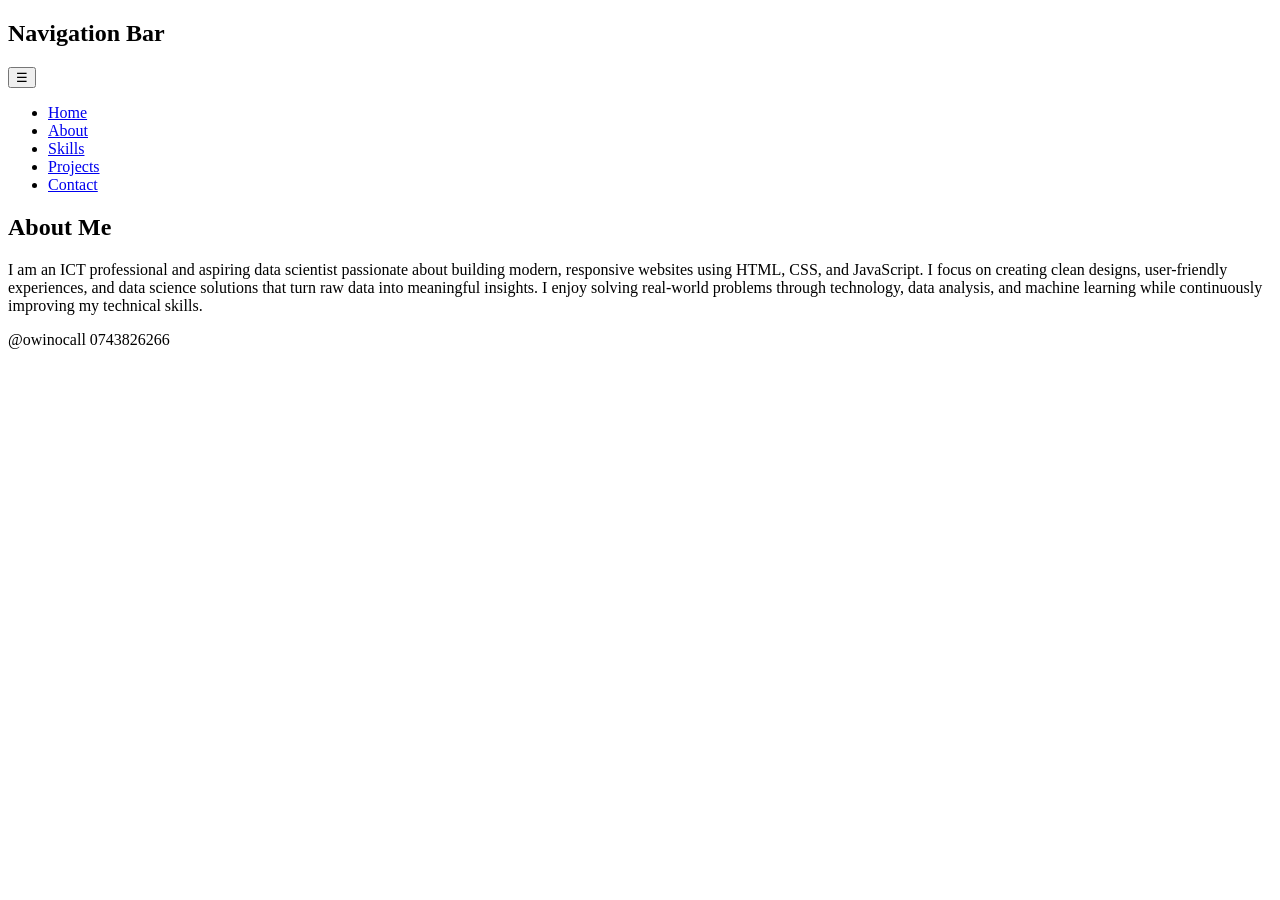
==== docs/about/index.html @ 660117a8 "Move portfolio into docs for GitHub Pages" ====
<!DOCTYPE html>
<html lang="en">
<head>
  <meta charset="UTF-8">
  <meta name="viewport" content="width=device-width, initial-scale=1.0">
  <title>About | Professional Portfolio</title>
  <link rel="stylesheet" href="../assets/css/style.css">
</head>
<body>

<header>
  <nav class="container">
    <h1>Navigation Bar</h1>
    <button class="menu-toggle" id="menuToggle" aria-label="Toggle menu" aria-expanded="false" aria-controls="navLinks">&#9776;</button>
    <ul id="navLinks">
      <li><a href="../home/">Home</a></li>
      <li><a href="../about/" class="active">About</a></li>
      <li><a href="../skills/">Skills</a></li>
      <li><a href="../projects/">Projects</a></li>
      <li><a href="../contact/">Contact</a></li>
    </ul>
  </nav>
</header>

<main class="page-main">
  <section class="section container">
    <h2>About Me</h2>
    <p>I am an ICT professional and aspiring data scientist passionate about building modern, responsive websites using HTML, CSS, and JavaScript. I focus on creating clean designs, user-friendly experiences, and data science solutions that turn raw data into meaningful insights. I enjoy solving real-world problems through technology, data analysis, and machine learning while continuously improving my technical skills.</p>
  </section>
</main>

<footer>
  <p>@owinocall 0743826266</p>
</footer>

<script src="../assets/js/script.js"></script>
</body>
</html>
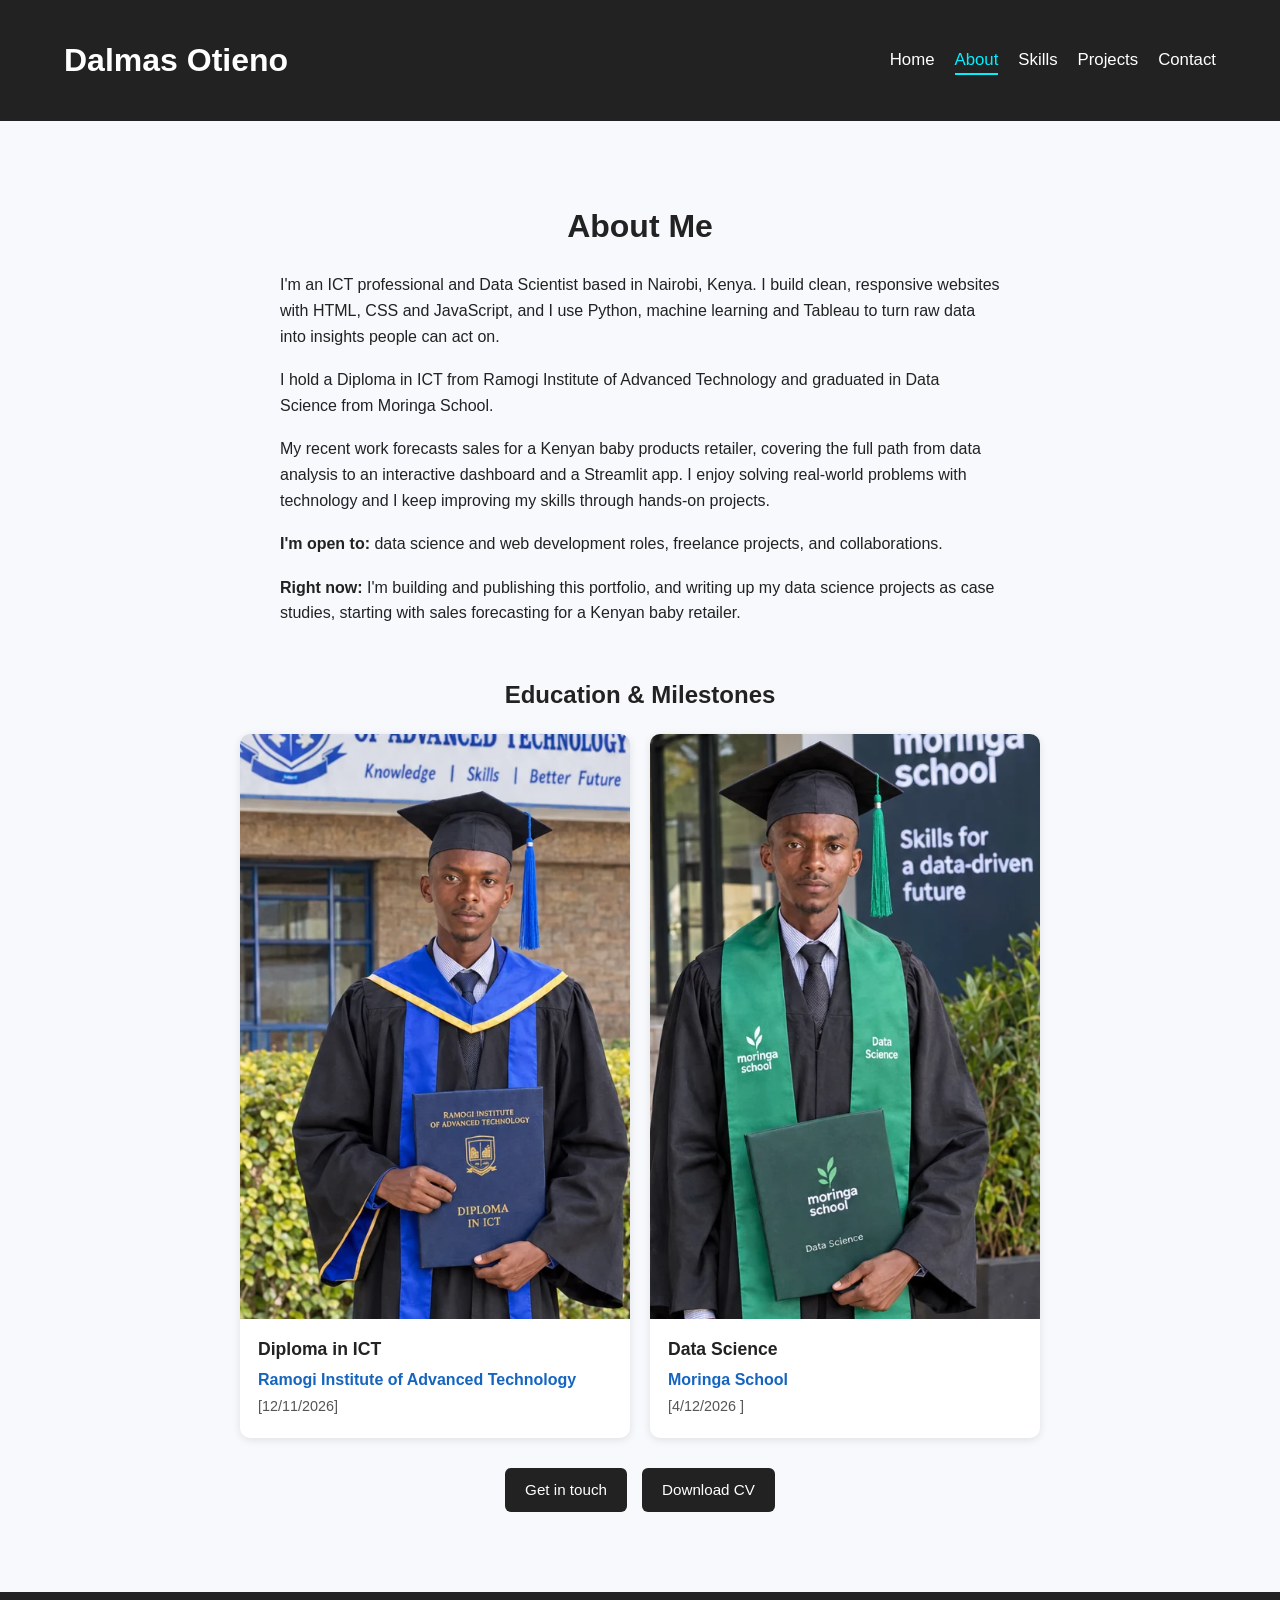
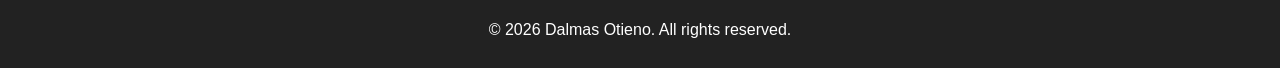
==== commit b5cd3f3a: "Update portfolio" ====
--- a/docs/about/index.html
+++ b/docs/about/index.html
@@ -3,14 +3,27 @@
 <head>
   <meta charset="UTF-8">
   <meta name="viewport" content="width=device-width, initial-scale=1.0">
-  <title>About | Professional Portfolio</title>
+  <meta name="color-scheme" content="light dark">
+  <title>About | Dalmas Otieno</title>
+  <meta name="description" content="About Dalmas Otieno: ICT professional and Data Scientist in Nairobi who builds responsive websites and turns data into forecasts and dashboards.">
+  <meta name="theme-color" content="#222222">
+  <link rel="icon" href="../assets/images/favicon.png">
+  <link rel="canonical" href="https://dalmasotieno.github.io/projecthub/about/">
+
+  <meta property="og:type" content="website">
+  <meta property="og:title" content="About | Dalmas Otieno">
+  <meta property="og:description" content="ICT professional and Data Scientist building websites, forecasts and dashboards.">
+  <meta property="og:image" content="https://dalmasotieno.github.io/projecthub/assets/images/preview.png">
+  <meta property="og:url" content="https://dalmasotieno.github.io/projecthub/about/">
+  <meta name="twitter:card" content="summary_large_image">
+
   <link rel="stylesheet" href="../assets/css/style.css">
 </head>
 <body>
 
 <header>
   <nav class="container">
-    <h1>Navigation Bar</h1>
+    <h1>Dalmas Otieno</h1>
     <button class="menu-toggle" id="menuToggle" aria-label="Toggle menu" aria-expanded="false" aria-controls="navLinks">&#9776;</button>
     <ul id="navLinks">
       <li><a href="../home/">Home</a></li>
@@ -25,14 +38,49 @@
 <main class="page-main">
   <section class="section container">
     <h2>About Me</h2>
-    <p>I am an ICT professional and aspiring data scientist passionate about building modern, responsive websites using HTML, CSS, and JavaScript. I focus on creating clean designs, user-friendly experiences, and data science solutions that turn raw data into meaningful insights. I enjoy solving real-world problems through technology, data analysis, and machine learning while continuously improving my technical skills.</p>
+
+    <p class="about-text">I'm an ICT professional and Data Scientist based in Nairobi, Kenya. I build clean, responsive websites with HTML, CSS and JavaScript, and I use Python, machine learning and Tableau to turn raw data into insights people can act on.</p>
+
+    <p class="about-text">I hold a Diploma in ICT from Ramogi Institute of Advanced Technology and graduated in Data Science from Moringa School.</p>
+
+    <p class="about-text">My recent work forecasts sales for a Kenyan baby products retailer, covering the full path from data analysis to an interactive dashboard and a Streamlit app. I enjoy solving real-world problems with technology and I keep improving my skills through hands-on projects.</p>
+
+    <p class="about-text"><strong>I'm open to:</strong> data science and web development roles, freelance projects, and collaborations.</p>
+<p class="about-text now-line"><strong>Right now:</strong> I'm building and publishing this portfolio, and writing up my data science projects as case studies, starting with sales forecasting for a Kenyan baby retailer.</p>
+
+    <h3 class="edu-title">Education &amp; Milestones</h3>
+
+    <div class="edu-grid">
+      <article class="edu-card">
+        <img src="../assets/images/graduation-ramogi.webp" alt="Dalmas Otieno at graduation from Ramogi Institute of Advanced Technology" width="504" height="756" loading="lazy">
+        <div class="edu-body">
+          <h4>Diploma in ICT</h4>
+          <p class="edu-school">Ramogi Institute of Advanced Technology</p>
+          <p class="edu-year">[12/11/2026]</p>
+        </div>
+      </article>
+
+      <article class="edu-card">
+        <img src="../assets/images/graduation-moringa.webp" alt="Dalmas Otieno at graduation from Moringa School" width="504" height="756" loading="lazy">
+        <div class="edu-body">
+          <h4>Data Science</h4>
+          <p class="edu-school">Moringa School</p>
+          <p class="edu-year">[4/12/2026 ]</p>
+        </div>
+      </article>
+    </div>
+
+    <p class="about-cta">
+      <a class="project-link" href="../contact/">Get in touch</a>
+      <a class="project-link" href="../assets/cv/Dalmas_Otieno_CV.pdf" download>Download CV</a>
+    </p>
   </section>
 </main>
 
 <footer>
-  <p>@owinocall 0743826266</p>
+  <p>&copy; 2026 Dalmas Otieno. All rights reserved.</p>
 </footer>
 
 <script src="../assets/js/script.js"></script>
 </body>
-</html>
+</html>
--- a/docs/assets/css/style.css
+++ b/docs/assets/css/style.css
@@ -0,0 +1,539 @@
+:root { color-scheme: light dark; }
+* {
+  margin: 0;
+  padding: 0;
+  box-sizing: border-box;
+}
+
+html {
+  scroll-behavior: smooth;
+}
+
+body {
+  font-family: Arial, Helvetica, sans-serif;
+  line-height: 1.6;
+  color: #222;
+  background: #f7f9fc;
+}
+
+.container {
+  width: 90%;
+  max-width: 1200px;
+  margin: 0 auto;
+}
+
+/* ---------- Header / Navigation ---------- */
+header {
+  background: #222;
+  color: #fff;
+  padding: 35px 0;
+  position: sticky;
+  top: 0;
+  z-index: 100;
+}
+
+header nav {
+  display: flex;
+  justify-content: space-between;
+  align-items: center;
+  flex-wrap: wrap;
+  gap: 15px;
+}
+
+header h1 {
+  font-size: 2rem;
+}
+
+header ul {
+  list-style: none;
+  display: flex;
+  gap: 20px;
+  flex-wrap: wrap;
+}
+
+header a {
+  color: #fff;
+  text-decoration: none;
+  font-size: 1.05rem;
+}
+
+header a:hover {
+  color: #00f0ff;
+}
+
+/* ---------- Hero ---------- */
+.hero {
+  min-height: 85vh;
+  display: flex;
+  flex-direction: column;
+  align-items: center;
+  justify-content: center;
+  text-align: center;
+  padding: 60px 20px;
+  color: #fff;
+  background: linear-gradient(to right, #1565c0, #0b7a9e);
+}
+
+.profile-img {
+  width: 180px;
+  height: 180px;
+  object-fit: cover;
+  object-position: 70% 25%; /* keeps the face centered in the circle */
+  border-radius: 50%;
+  border: 4px solid #fff;
+  box-shadow: 0 6px 20px rgba(0, 0, 0, 0.25);
+  margin-bottom: 25px;
+}
+
+.hero h2 {
+  font-size: 1.8rem;
+  margin-bottom: 20px;
+}
+
+.hero p {
+  font-size: 1.1rem;
+  margin-bottom: 30px;
+}
+
+button {
+  background: #fff;
+  color: #222;
+  border: none;
+  padding: 12px 22px;
+  font-size: 0.95rem;
+  cursor: pointer;
+}
+
+button:hover {
+  background: #222;
+  color: #fff;
+}
+
+/* ---------- Sections ---------- */
+.section {
+  padding: 70px 0;
+}
+
+.section h2 {
+  font-size: 2rem;
+  margin-bottom: 20px;
+  text-align: center;
+}
+
+#about p {
+  max-width: 700px;
+  margin: 0 auto;
+  text-align: center;
+}
+
+/* ---------- Skills ---------- */
+.skills-grid {
+  display: grid;
+  grid-template-columns: repeat(auto-fit, minmax(160px, 1fr));
+  gap: 15px;
+}
+
+.skill {
+  background: #fff;
+  padding: 18px;
+  text-align: center;
+  border-radius: 8px;
+  box-shadow: 0 2px 8px rgba(0, 0, 0, 0.1);
+  font-weight: bold;
+  display: flex;
+  align-items: center;
+  justify-content: center;
+}
+
+/* ---------- Projects ---------- */
+.projects-grid {
+  display: grid;
+  grid-template-columns: repeat(auto-fit, minmax(250px, 1fr));
+  gap: 20px;
+}
+
+.card {
+  background: #fff;
+  padding: 25px;
+  border-radius: 8px;
+  box-shadow: 0 2px 8px rgba(0, 0, 0, 0.1);
+}
+
+.card h3 {
+  margin-bottom: 10px;
+}
+
+/* ---------- Contact ---------- */
+#contactForm {
+  max-width: 600px;
+  margin: 0 auto;
+  display: flex;
+  flex-direction: column;
+  gap: 15px;
+}
+
+#contactForm input,
+#contactForm textarea {
+  padding: 12px;
+  border: 1px solid #ccc;
+  border-radius: 6px;
+  font-size: 1rem;
+  font-family: inherit;
+}
+
+#contactForm textarea {
+  min-height: 140px;
+  resize: vertical;
+}
+
+#contactForm button {
+  background: #222;
+  color: #fff;
+  border-radius: 6px;
+}
+
+#contactForm button:hover {
+  background: #4facfe;
+}
+
+#formMessage {
+  text-align: center;
+  margin-top: 15px;
+  font-weight: bold;
+}
+
+#formMessage.success { color: #0a8f3c; }
+#formMessage.error   { color: #c0392b; }
+
+#contactForm button:disabled {
+  opacity: 0.6;
+  cursor: not-allowed;
+}
+
+/* ---------- Footer ---------- */
+footer {
+  background: #222;
+  color: #fff;
+  text-align: center;
+  padding: 25px 0;
+}
+
+/* ---------- Multi-page additions ---------- */
+header a.active {
+  color: #00f0ff;
+  border-bottom: 2px solid #00f0ff;
+  padding-bottom: 4px;
+}
+
+.btn {
+  display: inline-block;
+  background: #fff;
+  color: #222;
+  text-decoration: none;
+  padding: 12px 22px;
+  font-size: 0.95rem;
+  border: 2px solid #fff;
+}
+
+.btn:hover {
+  background: #222;
+  color: #fff;
+}
+
+.page-main {
+  min-height: 70vh;
+}
+
+.page-main .section {
+  padding: 80px 0;
+}
+
+/* ---------- Project buttons ---------- */
+.card {
+  display: flex;
+  flex-direction: column;
+  align-items: flex-start;
+}
+
+.card p {
+  margin-bottom: 18px;
+}
+
+.project-link {
+  margin-top: auto;
+  display: inline-block;
+  background: #222;
+  color: #fff;
+  text-decoration: none;
+  padding: 10px 20px;
+  border-radius: 6px;
+  font-size: 0.95rem;
+}
+
+.project-link:hover {
+  background: #4facfe;
+}
+
+/* ---------- Contact cards ---------- */
+.contact-intro { text-align: center; margin-bottom: 30px; }
+
+.contact-grid {
+  display: grid;
+  grid-template-columns: repeat(3, 1fr);
+  gap: 18px;
+  margin-bottom: 50px;
+}
+
+.contact-card {
+  display: flex;
+  align-items: center;
+  gap: 16px;
+  background: #fff;
+  color: #222;
+  text-decoration: none;
+  padding: 18px;
+  border-radius: 10px;
+  box-shadow: 0 2px 8px rgba(0, 0, 0, 0.1);
+  transition: transform 0.2s, box-shadow 0.2s;
+  min-width: 0;
+}
+
+.contact-card:hover {
+  transform: translateY(-4px);
+  box-shadow: 0 8px 18px rgba(0, 0, 0, 0.15);
+}
+
+.contact-icon {
+  flex: 0 0 52px;
+  height: 52px;
+  border-radius: 50%;
+  display: flex;
+  align-items: center;
+  justify-content: center;
+  color: #fff;
+  background: #222;
+}
+
+.contact-text { display: flex; flex-direction: column; min-width: 0; }
+.contact-text strong { font-size: 1.05rem; }
+.contact-text span { font-size: 0.9rem; color: #555; overflow-wrap: anywhere; }
+
+.contact-card.email .contact-icon    { background: #ea4335; }
+.contact-card.github .contact-icon   { background: #24292e; }
+.contact-card.facebook .contact-icon { background: #1877f2; }
+.contact-card.whatsapp .contact-icon { background: #25d366; }
+.contact-card.linkedin .contact-icon { background: #0a66c2; }
+.contact-card.x .contact-icon        { background: #000; }
+
+.form-title { text-align: center; margin-bottom: 18px; }
+
+@media (max-width: 900px) { .contact-grid { grid-template-columns: repeat(2, 1fr); } }
+@media (max-width: 600px) { .contact-grid { grid-template-columns: 1fr; } }
+
+/* ================= Responsive ================= */
+img { max-width: 100%; height: auto; }
+
+/* Hamburger button (hidden on desktop) */
+.menu-toggle {
+  display: none;
+  background: transparent;
+  color: #fff;
+  border: 2px solid #fff;
+  border-radius: 6px;
+  font-size: 1.6rem;
+  line-height: 1;
+  width: 46px;
+  height: 46px;
+  padding: 0;
+}
+
+.menu-toggle:hover {
+  background: #fff;
+  color: #222;
+}
+
+/* Tablets */
+@media (max-width: 900px) {
+  header { padding: 22px 0; }
+  header h1 { font-size: 1.6rem; }
+  .section, .page-main .section { padding: 55px 0; }
+  .section h2 { font-size: 1.7rem; }
+}
+
+/* Phones */
+@media (max-width: 700px) {
+  header { padding: 14px 0; }
+  header h1 { font-size: 1.3rem; }
+
+  .menu-toggle { display: block; }
+
+  header nav { flex-wrap: wrap; }
+
+  header ul {
+    display: none;
+    flex-direction: column;
+    gap: 0;
+    width: 100%;
+    margin-top: 10px;
+  }
+
+  header ul.open { display: flex; }
+
+  header ul li { border-top: 1px solid #444; }
+
+  header ul a {
+    display: block;
+    padding: 14px 4px;
+    font-size: 1.1rem;
+  }
+
+  header a.active {
+    border-bottom: none;
+    padding-bottom: 14px;
+  }
+
+  .hero { min-height: auto; padding: 50px 20px; }
+  .profile-img { width: 140px; height: 140px; }
+  .hero h2 { font-size: 1.5rem; }
+  .hero p { font-size: 1rem; }
+
+  .section, .page-main .section { padding: 40px 0; }
+  .section h2 { font-size: 1.5rem; }
+  .page-main { min-height: 60vh; }
+
+  .skills-grid { grid-template-columns: repeat(2, 1fr); }
+  .projects-grid { grid-template-columns: 1fr; }
+
+  /* 16px inputs stop iPhones zooming in when a field is tapped */
+  #contactForm input,
+  #contactForm textarea { font-size: 16px; }
+
+  .btn, .project-link, #contactForm button {
+    padding: 14px 24px;   /* comfortable tap size */
+  }
+}
+
+/* Very small phones */
+@media (max-width: 380px) {
+  .skills-grid { grid-template-columns: 1fr; }
+  header h1 { font-size: 1.15rem; }
+}
+   .hero-buttons { display: flex; gap: 15px; flex-wrap: wrap; justify-content: center; }
+   .btn-outline { background: transparent; color: #fff; border: 2px solid #fff; }
+   .btn-outline:hover { background: #fff; color: #222; }
+
+   /* ---------- About page ---------- */
+.about-text { max-width: 720px; margin: 0 auto 18px; }
+.about-cta { text-align: center; margin-top: 30px; display: flex; gap: 15px; justify-content: center; flex-wrap: wrap; }
+
+/* ---------- Keyboard focus ---------- */
+a:focus-visible,
+button:focus-visible,
+input:focus-visible,
+textarea:focus-visible {
+  outline: 3px solid #00f0ff;
+  outline-offset: 3px;
+}
+/* ---------- Case study card ---------- */
+.case-study { grid-column: 1 / -1; max-width: 800px; margin: 0 auto; width: 100%; }
+.tags { display: flex; flex-wrap: wrap; gap: 8px; margin-bottom: 20px; }
+.tags span { background: #eef3fb; color: #222; font-size: 0.8rem; padding: 4px 12px; border-radius: 20px; }
+.project-links { display: flex; flex-wrap: wrap; gap: 10px; margin-top: auto; } 
+
+/* ---------- Education cards ---------- */
+.edu-title { text-align: center; margin: 50px 0 20px; font-size: 1.5rem; }
+.edu-grid { display: grid; grid-template-columns: repeat(2, 1fr); gap: 20px; max-width: 800px; margin: 0 auto; }
+.edu-card { background: #fff; border-radius: 10px; overflow: hidden; box-shadow: 0 2px 8px rgba(0, 0, 0, 0.1); }
+/*.edu-card img { width: 100%; aspect-ratio: 4 / 3; object-fit: cover; display: block; }*/
+   .edu-card img { width: 100%; aspect-ratio: 2 / 3; object-fit: cover; object-position: 50% 20%; display: block; }
+.edu-body { padding: 16px 18px 20px; }
+.edu-body h4 { font-size: 1.1rem; margin-bottom: 4px; }
+.edu-school { font-weight: bold; color: #1565c0; margin-bottom: 2px; }
+.edu-year { color: #555; font-size: 0.9rem; margin: 0; }
+@media (max-width: 700px) { .edu-grid { grid-template-columns: 1fr; } }
+
+
+/* ---------- Case study page ---------- */
+.case-page { max-width: 800px; }
+.case-page h3 { margin: 28px 0 10px; font-size: 1.3rem; }
+.case-page p { margin-bottom: 14px; }
+.case-page ul { margin: 0 0 18px 22px; }
+.case-page li { margin-bottom: 6px; }
+.breadcrumb { margin-bottom: 10px; }
+.breadcrumb a { color: #1565c0; text-decoration: none; }
+.breadcrumb a:hover { text-decoration: underline; }
+
+/* ---------- Results table ---------- */
+.results-table-wrap { width: 100%; overflow-x: auto; margin-bottom: 20px; }
+.results-table { width: 100%; border-collapse: collapse; font-size: 0.95rem; }
+.results-table caption { text-align: left; font-weight: bold; margin-bottom: 8px; }
+.results-table th, .results-table td { border: 1px solid #ddd; padding: 8px 12px; text-align: left; }
+.results-table th { background: #222; color: #fff; }
+.results-table th:nth-child(n+2), .results-table td:nth-child(n+2) { text-align: right; }
+.results-table .best td { background: #e8f5e9; font-weight: bold; }
+
+/* ---------- Video ---------- */
+.video-wrap { width: 100%; margin-bottom: 20px; }
+.video-wrap video { width: 100%; height: auto; display: block; border-radius: 8px; background: #000; }
+
+/* ---------- Work with me ---------- */
+.services-intro { max-width: 640px; margin: 0 auto 30px; text-align: center; }
+.services-grid { display: grid; grid-template-columns: repeat(3, 1fr); gap: 20px; }
+.service-card { background: #fff; padding: 25px; border-radius: 8px; box-shadow: 0 2px 8px rgba(0, 0, 0, 0.1); }
+.service-card h3 { margin-bottom: 10px; }
+.service-card p { margin-bottom: 12px; }
+.service-card ul { margin: 0 0 0 20px; }
+.service-card li { margin-bottom: 6px; font-size: 0.95rem; }
+.services-cta { text-align: center; margin-top: 30px; }
+@media (max-width: 900px) { .services-grid { grid-template-columns: 1fr; } }
+
+/* ---------- Open to work badge ---------- */
+.open-badge { display: inline-block; background: rgba(255, 255, 255, 0.15); border: 1px solid #fff; color: #fff; padding: 6px 14px; border-radius: 20px; font-size: 0.9rem; margin-bottom: 20px; }
+.open-badge::before { content: ""; display: inline-block; width: 9px; height: 9px; background: #4cd964; border-radius: 50%; margin-right: 8px; }
+/* ---------- Availability ---------- */
+.availability { text-align: center; color: #555; margin-bottom: 30px; }
+.contact-intro + .availability { margin-top: -18px; }
+
+/* ---------- FAQ ---------- */
+.faq-title { margin-top: 60px; }
+.faq { max-width: 700px; margin: 0 auto; }
+.faq details { background: #fff; border-radius: 8px; box-shadow: 0 2px 8px rgba(0, 0, 0, 0.1); padding: 14px 18px; margin-bottom: 12px; }
+.faq summary { font-weight: bold; cursor: pointer; }
+.faq summary:focus-visible { outline: 3px solid #00f0ff; outline-offset: 3px; }
+.faq details p { margin-top: 10px; }
+
+/* ---------- Skill groups ---------- */
+.skill-group { margin-bottom: 40px; }
+.skill-group h3 { margin-bottom: 15px; font-size: 1.3rem; }
+.skill-group .skills-grid { grid-template-columns: repeat(auto-fill, minmax(150px, 1fr)); }
+/* ---------- Copy button ---------- */
+.copy-row { text-align: center; margin: -10px 0 30px; }
+.copy-btn { background: transparent; color: #222; border: 2px solid #222; border-radius: 6px; padding: 10px 20px; }
+.copy-btn:hover { background: #222; color: #fff; }
+
+/* ---------- Back to top ---------- */
+.to-top { position: fixed; right: 20px; bottom: 20px; width: 46px; height: 46px; padding: 0; border-radius: 50%; background: #222; color: #fff; font-size: 1.3rem; line-height: 1; box-shadow: 0 4px 12px rgba(0, 0, 0, 0.25); opacity: 0; visibility: hidden; transform: translateY(10px); transition: opacity 0.2s, transform 0.2s, visibility 0.2s; z-index: 90; }
+.to-top.show { opacity: 1; visibility: visible; transform: none; }
+.to-top:hover { background: #1565c0; color: #fff; }
+
+@media (prefers-reduced-motion: reduce) { html { scroll-behavior: auto; } }
+
+/* ---------- Dark mode ---------- */
+@media (prefers-color-scheme: dark) {
+  body { background: #121417; color: #e8eaed; }
+  .card, .skill, .contact-card, .service-card, .edu-card, .faq details { background: #1e2227; color: #e8eaed; }
+  .contact-text span, .edu-year, .availability { color: #aab0b8; }
+  .edu-school, .breadcrumb a { color: #6cb0ff; }
+  .tags span { background: #2a3038; color: #e8eaed; }
+  .now-line { background: #1b2a3d; border-left-color: #4facfe; }
+  .project-link { background: #1565c0; }
+  .project-link:hover { background: #4facfe; color: #111; }
+  #contactForm input, #contactForm textarea { background: #1e2227; color: #e8eaed; border-color: #3a4048; }
+  #contactForm button { background: #1565c0; }
+  .results-table th, .results-table td { border-color: #3a4048; }
+  .results-table th { background: #2a3038; }
+  .results-table .best td { background: #1d3b2a; }
+  .copy-btn { color: #e8eaed; border-color: #e8eaed; }
+  .copy-btn:hover { background: #e8eaed; color: #121417; }
+  .to-top { background: #1565c0; }
+}
